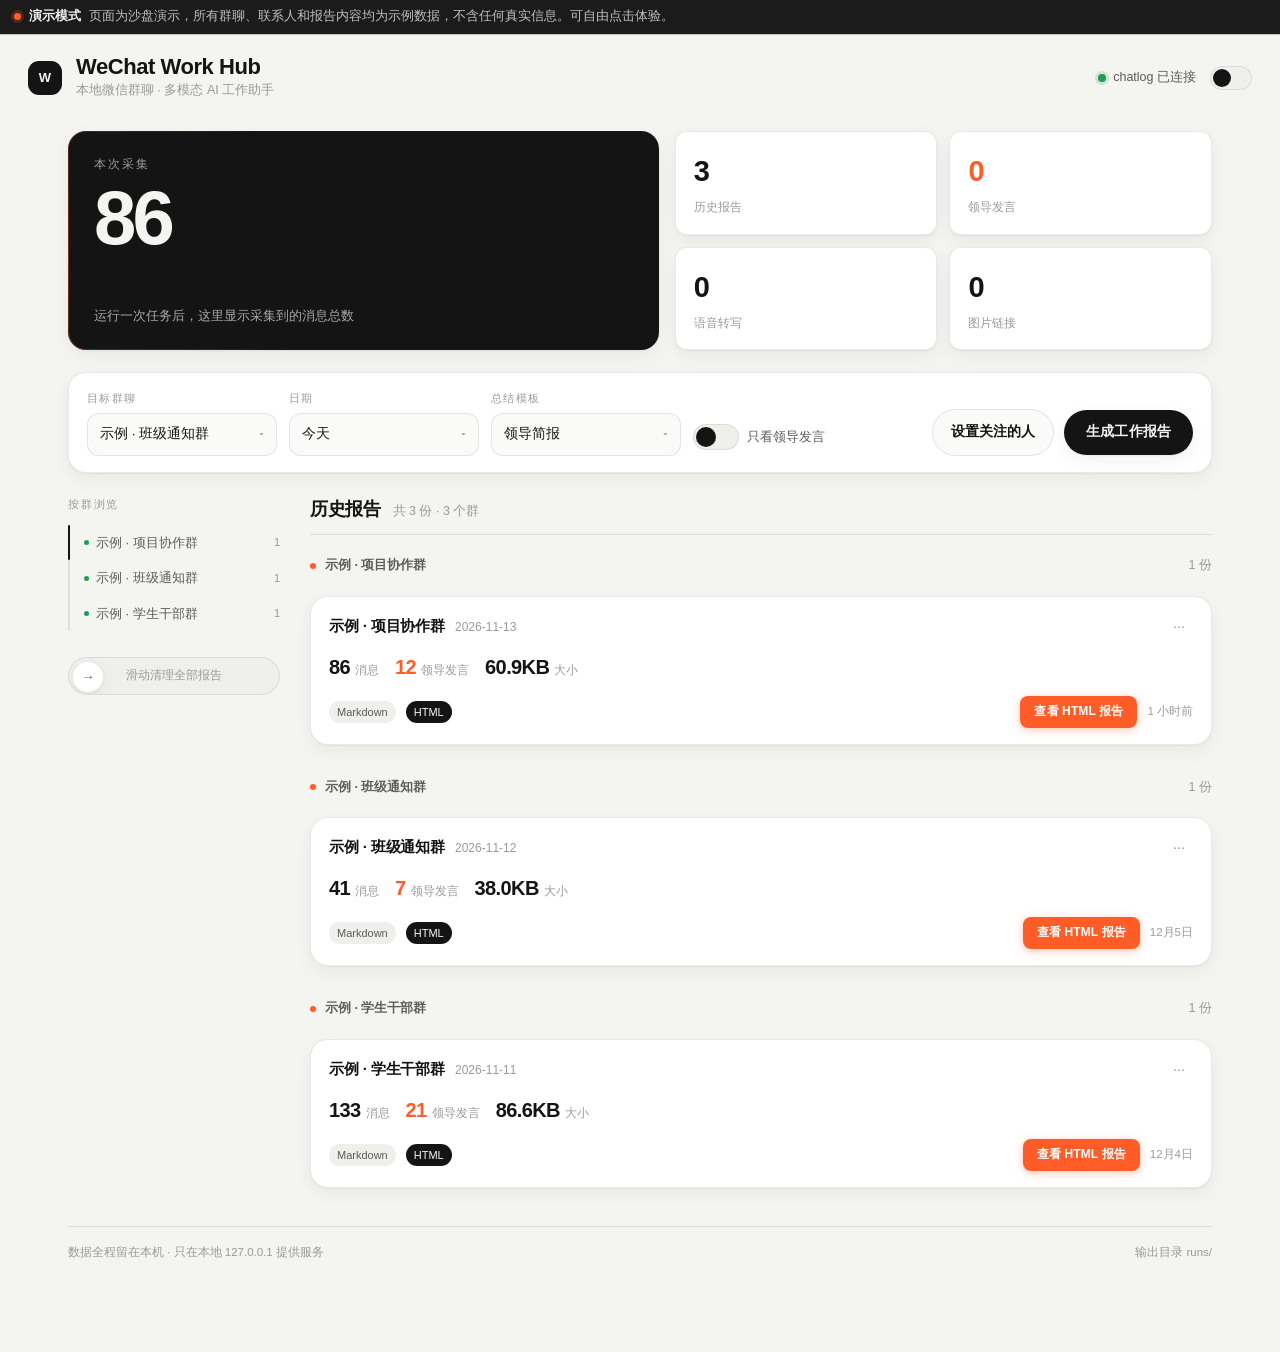
==== demo-site/index.html @ 3a01f694 "chore: 发布准备——补齐许可、免责声明、CI 与社区模板 - 明确许可：PolyForm Noncommercial 1.0.0，禁止商用，README 与 LICENSE 一致 - 新增 DI" ====
<!doctype html>
<html lang="zh-CN" data-theme="light">
<head>
<meta charset="utf-8">
<meta name="viewport" content="width=device-width,initial-scale=1">
<title>WeChat Work Hub · 控制台（演示版）</title>
<link rel="stylesheet" href="style.css">
<link rel="stylesheet" href="demo.css">
</head>
<body>

<header class="nav">
  <div class="nav-mark">W</div>
  <div class="nav-titles">
    <h1 class="nav-title">WeChat Work Hub</h1>
    <div class="nav-sub">本地微信群聊 · 多模态 AI 工作助手</div>
  </div>
  <div class="nav-spacer"></div>
  <div class="status" id="status" data-state="checking">
    <span class="status-dot"></span>
    <span class="status-text">正在检测服务…</span>
  </div>
  <label class="switch">
    <input class="switch-input" type="checkbox" id="themeSwitch">
    <span class="switch-track"><span class="switch-thumb"></span></span>
  </label>
</header>

<main class="wrap">

  <!-- Hero：大色块网格（07-4） -->
  <section class="hero">
    <div class="hero-card">
      <div class="hero-kicker">本次采集</div>
      <div class="hero-num" id="heroNum" data-count="0">0</div>
      <div class="hero-sub" id="heroSub">运行一次任务后，这里显示采集到的消息总数</div>
      <div class="run-bar" id="runBar" hidden>
        <div class="run-fill" id="runFill"></div>
        <span class="run-stage" id="runStage">准备中</span>
      </div>
    </div>
    <div class="hero-grid">
      <div class="stat"><span class="stat-val" id="statRuns" data-count="0">0</span><span class="stat-key">历史报告</span></div>
      <div class="stat is-accent"><span class="stat-val" id="statLeader" data-count="0">0</span><span class="stat-key">领导发言</span></div>
      <div class="stat"><span class="stat-val" id="statVoice" data-count="0">0</span><span class="stat-key">语音转写</span></div>
      <div class="stat"><span class="stat-val" id="statImage" data-count="0">0</span><span class="stat-key">图片链接</span></div>
    </div>
  </section>

  <!-- 操作面板 -->
  <section class="panel board">
    <div class="board-row">
      <!-- 群选择：下拉展开面板（01-13 变体） -->
      <div class="field">
        <span class="field-label">目标群聊</span>
        <button class="control" id="groupBtn" aria-expanded="false">
          <span id="groupLabel">请选择群聊</span>
          <span class="caret">▾</span>
        </button>
        <div class="pop" id="groupPop" hidden>
          <div class="pop-tabs">
            <button class="pop-tab is-on" data-tab="group" type="button">群聊</button>
            <button class="pop-tab" data-tab="friend" type="button">好友</button>
            <button class="pop-tab" data-tab="official" type="button">公众号</button>
          </div>
          <input class="pop-search" id="groupSearch" placeholder="搜索群名…">
          <ul class="pop-list" id="groupList"></ul>
        </div>
      </div>

      <!-- 日期：从标签下方展开（01-14） -->
      <div class="field">
        <span class="field-label">日期</span>
        <button class="control" id="dateBtn" aria-expanded="false">
          <span id="dateLabel">今天</span>
          <span class="caret">▾</span>
        </button>
        <div class="pop pop-cal" id="datePop" hidden>
          <div class="cal-head">
            <button class="cal-nav" data-step="-1">‹</button>
            <span id="calMonth">2026-10</span>
            <button class="cal-nav" data-step="1">›</button>
          </div>
          <div class="cal-week"><span>一</span><span>二</span><span>三</span><span>四</span><span>五</span><span>六</span><span>日</span></div>
          <div class="cal-grid" id="calGrid"></div>
          <div class="cal-quick">
            <button data-quick="today">今天</button>
            <button data-quick="yesterday">昨天</button>
          </div>
        </div>
      </div>

      <!-- Prompt 模板 -->
      <div class="field">
        <span class="field-label">总结模板</span>
        <button class="control" id="tplBtn" aria-expanded="false">
          <span id="tplLabel">领导简报</span>
          <span class="caret">▾</span>
        </button>
        <div class="pop" id="tplPop" hidden><ul class="pop-list" id="tplList"></ul></div>
      </div>

      <!-- 只看领导：弹性开关（04-2） -->
      <div class="field field-inline">
        <label class="switch switch-lg">
          <input class="switch-input" type="checkbox" id="leadersOnly">
          <span class="switch-track"><span class="switch-thumb"></span></span>
          <span class="switch-text">只看领导发言</span>
        </label>
      </div>

      <div class="board-actions">
        <!-- 领导设置：打开关注人编辑面板 -->
        <button class="btn-ghost press" id="leadersBtn">
          <span class="btn-label">设置关注的人</span>
        </button>
        <!-- 运行按钮：点击后原地变成进度条（02-3） -->
        <button class="btn-primary press" id="runBtn">
          <span class="btn-label">生成工作报告</span>
        </button>
      </div>
    </div>
  </section>

  <!-- 主体：左侧群分类 + 右侧报告列表（07-18 分类联动滚动） -->
  <div class="layout">
    <aside class="rail">
      <p class="rail-title">按群浏览</p>
      <ul class="rail-list" id="railList">
        <li class="rail-bar" aria-hidden="true"></li>
      </ul>
      <div class="rail-foot">
        <!-- 危险操作：滑动确认（02-4） -->
        <div class="slider" id="wipeSlider">
          <div class="slider-track">
            <span class="slider-text">滑动清理全部报告</span>
            <span class="slider-fill" id="wipeFill"></span>
            <span class="slider-knob" id="wipeKnob">→</span>
          </div>
        </div>
      </div>
    </aside>

    <section class="content">
      <div class="content-head">
        <h2 class="section-title">历史报告</h2>
        <div class="content-meta" id="runsMeta">—</div>
      </div>
      <div class="stream" id="runsStream"></div>
    </section>
  </div>

  <footer class="foot">
    <span>数据全程留在本机 · 只在本地 127.0.0.1 提供服务</span>
    <span id="footPath"></span>
  </footer>
</main>

<!-- 领导/关注人设置面板 -->
<div class="modal-root" id="leadersRoot" hidden>
  <div class="scrim"></div>
  <article class="modal-card leaders-card" role="dialog" aria-modal="true">
    <div class="modal-head">
      <span class="modal-title">设置关注的人（领导）</span>
      <button class="modal-x" id="leadersClose" aria-label="关闭">✕</button>
    </div>
    <p class="leaders-hint">为当前选中的群指定要重点关注的成员。生成报告时，他们的发言会自动打上「领导」标记并被重点提炼。</p>
    <div class="leaders-target">
      <span class="field-label">当前群聊</span>
      <span class="leaders-group" id="leadersGroup">—</span>
    </div>
    <div class="leaders-add">
      <input class="leaders-input" id="leaderName" placeholder="输入成员昵称，如 张总" maxlength="40">
      <button class="chip-btn leaders-add-btn" id="leaderAdd">添加</button>
    </div>
    <ul class="leaders-list" id="leadersList"></ul>
    <div class="leaders-foot">
      <span class="leaders-count" id="leadersCount">未添加任何人</span>
      <button class="btn-primary press" id="leadersSave">保存</button>
    </div>
  </article>
</div>

<!-- 联系人详情 -->
<div class="modal-root" id="contactRoot" hidden>
  <div class="scrim"></div>
  <article class="modal-card contact-card" role="dialog" aria-modal="true" aria-labelledby="contactName">
    <div class="modal-head">
      <span class="modal-title">联系人</span>
      <button class="modal-x" id="contactClose" aria-label="关闭">✕</button>
    </div>
    <div class="contact-head">
      <div class="contact-avatar" id="contactAvatar">?</div>
      <div class="contact-ident">
        <div class="contact-name" id="contactName"></div>
        <div class="contact-desc" id="contactSub"></div>
      </div>
      <span class="contact-type" id="contactType">好友</span>
    </div>
    <dl class="contact-fields">
      <div><dt>备注</dt><dd id="contactRemark">—</dd></div>
      <div><dt>微信昵称</dt><dd id="contactNick">—</dd></div>
      <div><dt>微信号</dt><dd id="contactWxid">—</dd></div>
    </dl>
    <div class="modal-tools">
      <button class="chip-btn" id="contactCopy">复制微信号</button>
      <button class="chip-btn" id="contactCopyName">复制名称</button>
    </div>
    <p class="contact-hint">「总结该联系人的聊天记录」尚未实现，后续版本提供。</p>
  </article>
</div>

<!-- 卡片弹出详情（01-8） -->
<div class="modal-root" id="modalRoot" hidden>
  <div class="scrim"></div>
  <article class="modal-card" role="dialog" aria-modal="true">
    <div class="modal-head">
      <span class="modal-title" id="modalTitle"></span>
      <button class="modal-x" aria-label="关闭">✕</button>
    </div>
    <div class="modal-tools">
      <button class="chip-btn" id="modalOpenHtml">打开 HTML 报告</button>
      <button class="chip-btn" id="modalCopy">复制 Markdown</button>
    </div>
    <pre class="modal-body" id="modalBody"></pre>
  </article>
</div>

<div class="toast-host" id="toastHost"></div>
<button class="to-top" id="toTop" aria-label="回到顶部">↑</button>

<script src="mock-api.js"></script>
<script src="app.js"></script>
</body>
</html>
---- demo-site/style.css ----
/* ===========================================================================
   WeChat Work Hub · 控制台样式
   ---------------------------------------------------------------------------
   设计基线取自 UI 交互提示词库：
   · 07-3  黑白两档主次：整页浅灰打底，最想让用户点的区域做黑色白字
   · 07-4  大色块网格：Hero 主数字 + 四宫格副指标
   · 04-1  按压回弹：所有可点元素的按下/回弹手感
   · 04-2  弹性开关：拨动时滑块拉伸再压回
   · 04-7  数字缓停：计数使用 Odometer 式缓停（JS 侧）
   · 04-15 动态弥散光晕：Hero 主卡缓慢旋转的渐变描边
   · 07-18 分类联动：左侧群分类与右侧列表滚动互锁
   =========================================================================== */

*,*::before,*::after{box-sizing:border-box}

:root{
  --bg:#F4F4F1;
  --surface:#FFFFFF;
  --surface-2:#FAFAF8;
  --surface-3:#EFEFEC;
  --ink:#141414;
  --ink-2:#5C5C58;
  --ink-3:#9A9A95;
  --line:rgba(20,20,20,.09);
  --line-strong:rgba(20,20,20,.18);
  --accent:#FF5C28;
  --accent-soft:rgba(255,92,40,.12);
  --ok:#1F9D55;
  --warn:#D9822B;
  --err:#D33C3C;
  --radius:18px;
  --radius-sm:12px;
  --shadow-sm:0 1px 2px rgba(20,20,20,.05),0 6px 18px rgba(20,20,20,.05);
  --shadow-md:0 12px 32px -14px rgba(20,20,20,.22);
  --shadow-lg:0 34px 80px -24px rgba(20,20,20,.34);
  --pop:0 22px 56px -18px rgba(20,20,20,.34);
  --spring:cubic-bezier(.22,1.35,.36,1);
  --out:cubic-bezier(.16,1,.3,1);
  --dur:.34s;
}

[data-theme="dark"]{
  --bg:#0F0F0F;--surface:#171717;--surface-2:#1D1D1D;--surface-3:#232323;
  --ink:#F4F4F2;--ink-2:#A9A9A4;--ink-3:#6E6E69;
  --line:rgba(255,255,255,.10);--line-strong:rgba(255,255,255,.22);
  --accent:#FF7A45;--accent-soft:rgba(255,122,69,.16);
  --shadow-sm:0 1px 2px rgba(0,0,0,.5);
  --shadow-md:0 14px 34px -16px rgba(0,0,0,.7);
  --shadow-lg:0 34px 84px -26px rgba(0,0,0,.85);
  --pop:0 24px 60px -20px rgba(0,0,0,.9);
}

html{-webkit-text-size-adjust:100%}
body{
  margin:0;background:var(--bg);color:var(--ink);
  font-family:-apple-system,BlinkMacSystemFont,"Segoe UI","PingFang SC","Hiragino Sans GB","Microsoft YaHei",sans-serif;
  font-size:14.5px;line-height:1.65;-webkit-font-smoothing:antialiased;
  transition:background var(--dur) var(--out),color var(--dur) var(--out);
}
button{font:inherit;color:inherit;background:none;border:0;cursor:pointer}
ul{list-style:none;margin:0;padding:0}

/* ---------- 导航：大标题收缩吸顶（transform 实现，不重排、不闪烁） ----------
   动效规范：标题「缩小」用 transform:scale()（GPU 合成，不改字号、不重排），
   所以收缩过程顺滑且滚动时绝不闪烁。副标题用 opacity+max-height 收起。
   阴影/毛玻璃用纯视觉层，同样不触发重排。 */
.nav{
  position:sticky;top:0;z-index:70;display:flex;align-items:center;gap:14px;
  padding:16px 28px;margin-bottom:6px;
  background:var(--bg);
  box-shadow:0 0 0 0 transparent;
  transition:box-shadow .3s var(--out);
}
body.is-scrolled .nav{
  box-shadow:0 1px 0 var(--line),0 8px 24px -18px rgba(0,0,0,.28);
}
.nav-mark{
  width:34px;height:34px;border-radius:11px;flex:none;background:var(--ink);color:var(--bg);
  display:grid;place-items:center;font-weight:800;font-size:13px;
  transition:transform .34s var(--spring);
}
body.is-scrolled .nav-mark{transform:scale(.85)}
.nav-titles{min-width:0}
.nav-title{
  margin:0;font-size:22px;font-weight:800;letter-spacing:-.02em;line-height:1.2;
  transform-origin:left center;
  transition:transform .34s var(--out);
}
body.is-scrolled .nav-title{transform:scale(.76)}
.nav-sub{
  font-size:12.5px;color:var(--ink-3);max-height:22px;opacity:1;overflow:hidden;
  transition:max-height .3s var(--out),opacity .24s var(--out);
}
body.is-scrolled .nav-sub{max-height:0;opacity:0}
.nav-spacer{flex:1}

/* 状态点 */
.status{display:flex;align-items:center;gap:7px;font-size:12.5px;color:var(--ink-2)}
.status-dot{
  width:8px;height:8px;border-radius:50%;background:var(--ink-3);flex:none;
  transition:background .3s var(--out),box-shadow .3s var(--out),transform .4s var(--spring);
}
.status[data-state="online"] .status-dot{background:var(--ok);box-shadow:0 0 0 3px rgba(31,157,85,.18)}
.status[data-state="offline"] .status-dot{background:var(--err);box-shadow:0 0 0 3px rgba(211,60,60,.16)}
.status[data-state="checking"] .status-dot{animation:pulse 1.1s ease-in-out infinite}
@keyframes pulse{0%,100%{transform:scale(1);opacity:1}50%{transform:scale(1.35);opacity:.5}}

/* 弹性开关（04-2） */
.switch{display:flex;align-items:center;gap:8px;font-size:12.5px;color:var(--ink-2);white-space:nowrap}
.switch-input{position:absolute;opacity:0;pointer-events:none}
.switch-track{
  width:42px;height:24px;border-radius:999px;background:var(--surface-3);
  border:1px solid var(--line);position:relative;cursor:pointer;flex:none;
  transition:background .3s var(--out);
}
.switch-thumb{
  position:absolute;top:2px;left:2px;width:18px;height:18px;border-radius:50%;background:var(--ink);
  transition:transform .44s var(--spring),width .44s var(--spring),border-radius .44s var(--spring);
}
.switch-input:checked + .switch-track{background:var(--accent-soft)}
.switch-input:checked + .switch-track .switch-thumb{
  transform:translateX(18px);background:var(--accent);width:21px;border-radius:8px;
}
.switch-input:active + .switch-track .switch-thumb{width:27px}
.switch-lg .switch-track{width:46px;height:26px}
.switch-lg .switch-thumb{width:20px;height:20px}
.switch-lg .switch-input:checked + .switch-track .switch-thumb{transform:translateX(20px)}
.switch-text{font-size:13px}

.wrap{max-width:1200px;margin:0 auto;padding:0 28px 90px}

/* ---------- Hero ---------- */
.hero{display:grid;grid-template-columns:1.1fr 1fr;gap:16px;margin:14px 0 22px}
@media(max-width:880px){.hero{grid-template-columns:1fr}}
.hero-card{
  position:relative;isolation:isolate;overflow:hidden;
  border-radius:var(--radius);padding:24px 26px;background:var(--ink);color:var(--bg);
  box-shadow:var(--shadow-sm);min-height:186px;display:flex;flex-direction:column;
}
.hero-card::before{
  content:"";position:absolute;inset:-140%;z-index:-1;opacity:.45;
  background:conic-gradient(from 0deg,transparent 0 60%,var(--accent) 74%,transparent 88% 100%);
  animation:spin 17s linear infinite;
}
.hero-card::after{content:"";position:absolute;inset:1px;border-radius:calc(var(--radius) - 1px);background:var(--ink);z-index:-1}
@keyframes spin{to{transform:rotate(1turn)}}
.hero-kicker{font-size:11.5px;letter-spacing:.16em;text-transform:uppercase;opacity:.6}
.hero-num{font-size:76px;line-height:1;font-weight:800;letter-spacing:-.05em;font-variant-numeric:tabular-nums;margin:6px 0 4px}
.hero-sub{font-size:13px;opacity:.66;margin-top:auto;line-height:1.6}

/* 按钮变进度条（02-3） */
.run-bar{
  position:relative;margin-top:14px;height:34px;border-radius:999px;overflow:hidden;
  background:rgba(255,255,255,.14);
}
.run-fill{
  position:absolute;inset:0;width:0;background:var(--bg);border-radius:999px;
  transition:width .5s var(--out);
}
.run-stage{
  position:absolute;inset:0;display:flex;align-items:center;padding:0 14px;
  font-size:12.5px;font-weight:700;color:var(--bg);mix-blend-mode:difference;
}

.hero-grid{display:grid;grid-template-columns:repeat(2,1fr);gap:12px}
.stat{
  background:var(--surface);border:1px solid var(--line);border-radius:var(--radius-sm);
  padding:16px 18px;box-shadow:var(--shadow-sm);display:flex;flex-direction:column;justify-content:center;gap:2px;
}
.stat-val{font-size:29px;font-weight:800;letter-spacing:-.03em;font-variant-numeric:tabular-nums}
.stat-key{font-size:12px;color:var(--ink-3)}
.stat.is-accent .stat-val{color:var(--accent)}

/* ---------- 操作面板 ---------- */
.panel{background:var(--surface);border:1px solid var(--line);border-radius:var(--radius);box-shadow:var(--shadow-sm)}
.board{padding:16px 18px;margin-bottom:22px}
.board-row{display:flex;gap:12px;align-items:flex-end;flex-wrap:wrap}
.field{position:relative;min-width:0}
.field-label{display:block;font-size:11px;letter-spacing:.12em;text-transform:uppercase;color:var(--ink-3);margin-bottom:6px}
.field-inline{padding-bottom:6px}
.control{
  display:flex;align-items:center;gap:8px;min-width:190px;
  padding:9px 12px;border-radius:var(--radius-sm);
  background:var(--surface-2);border:1px solid var(--line);font-size:13.5px;color:var(--ink);
  transition:transform .2s var(--spring),background .2s var(--out),border-color .2s var(--out);
}
.control:hover{background:var(--surface-3)}
.control:active{transform:scale(.98)}
.control[aria-expanded="true"]{border-color:var(--line-strong)}
.control > span:first-child{flex:1;text-align:left;overflow:hidden;text-overflow:ellipsis;white-space:nowrap}
.caret{font-size:10px;color:var(--ink-3);transition:transform .3s var(--spring)}
.control[aria-expanded="true"] .caret{transform:rotate(180deg)}

/* 弹出面板：从按钮下方展开并原路收回（01-13 / 01-14） */
.pop{
  position:absolute;top:calc(100% + 8px);left:0;z-index:50;min-width:260px;
  background:var(--surface);border:1px solid var(--line);border-radius:var(--radius-sm);
  box-shadow:var(--pop);padding:8px;
  transform-origin:top left;
  animation:popIn .34s var(--spring) both;
}
@keyframes popIn{from{opacity:0;transform:translateY(-6px) scale(.96)}to{opacity:1;transform:none}}
.pop[hidden]{display:none}
.pop-search{
  width:100%;padding:7px 10px;margin-bottom:6px;border-radius:9px;border:1px solid var(--line);
  background:var(--surface-2);color:var(--ink);font-size:13px;
}
.pop-search:focus{outline:none;border-color:var(--line-strong)}
.pop-list{max-height:260px;overflow:auto}
.pop-item{
  display:flex;align-items:center;gap:8px;padding:8px 10px;border-radius:9px;font-size:13px;cursor:pointer;
  transition:background .18s var(--out),transform .18s var(--spring);
}
.pop-item:hover{background:var(--surface-2)}
.pop-item:active{transform:scale(.985)}
.pop-item.is-active{background:var(--ink);color:var(--bg);font-weight:700}
.pop-item .tag{margin-left:auto;font-size:11px;color:var(--ink-3)}
.pop-item.is-active .tag{color:rgba(255,255,255,.7)}
/* 列表顶部说明条：说明「共多少个 / 隐藏了多少」，右侧带显示开关 */
.pop-hint{
  position:sticky;top:0;z-index:1;
  display:flex;align-items:center;gap:8px;
  background:var(--bg);
  color:var(--ink-3);
  font-size:11.5px;line-height:1.45;
  padding:6px 10px;
  border-bottom:1px solid var(--line);
  cursor:default;
}
.pop-hint:hover{background:var(--bg)}
.pop-hint:active{transform:none}
.hint-toggle{
  margin-left:auto;flex:none;
  font:inherit;font-size:11px;font-weight:700;
  padding:2px 9px;border-radius:6px;
  border:1px solid var(--line-strong);
  background:var(--surface);color:var(--ink-2);
  cursor:pointer;
  transition:background .2s var(--out),color .2s var(--out),transform .2s var(--spring),border-color .2s var(--out);
}
.hint-toggle:hover{background:var(--ink);color:var(--bg);border-color:var(--ink)}
.hint-toggle:active{transform:scale(.94)}

/* 联系人列表项：名称 + 副标题两行，右侧类型标签 */
.contact-item{align-items:center}
.contact-dot{width:6px;height:6px;border-radius:50%;flex:none;background:var(--ink-3)}
.contact-text{display:flex;flex-direction:column;gap:1px;min-width:0;flex:1}
.contact-main{
  font-size:13px;line-height:1.35;
  overflow:hidden;text-overflow:ellipsis;white-space:nowrap;
}
.contact-sub{
  font-size:10.5px;line-height:1.3;color:var(--ink-3);
  overflow:hidden;text-overflow:ellipsis;white-space:nowrap;
}
.contact-item.is-active .contact-sub{color:rgba(255,255,255,.65)}

/* 联系人详情弹窗 */
.contact-card{width:min(420px,100%)}
.contact-head{display:flex;align-items:center;gap:12px;margin-bottom:16px}
.contact-avatar{
  width:44px;height:44px;flex:none;border-radius:13px;
  display:grid;place-items:center;
  background:var(--ink);color:var(--bg);
  font-size:18px;font-weight:800;
}
.contact-ident{min-width:0;flex:1}
.contact-name{
  font-size:16px;font-weight:800;line-height:1.3;
  overflow:hidden;text-overflow:ellipsis;white-space:nowrap;
}
.contact-desc{font-size:11.5px;color:var(--ink-3);line-height:1.45;margin-top:2px}
.contact-type{
  flex:none;font-size:11px;font-weight:700;
  padding:3px 9px;border-radius:999px;
  background:var(--surface-2);color:var(--ink-2);
}
.contact-fields{margin:0 0 16px;display:flex;flex-direction:column;gap:1px}
.contact-fields>div{
  display:flex;gap:12px;align-items:flex-start;
  padding:9px 0;border-bottom:1px solid var(--line);
}
.contact-fields>div:last-child{border-bottom:none}
.contact-fields dt{
  flex:none;width:64px;font-size:12px;color:var(--ink-3);
}
.contact-fields dd{
  margin:0;flex:1;min-width:0;font-size:12.5px;
  word-break:break-all;line-height:1.5;
}
.contact-hint{margin:0;font-size:11.5px;color:var(--ink-3);line-height:1.5}

/* 好友/公众号/群聊 tab 切换 */
.pop-tabs{display:flex;gap:4px;margin-bottom:8px;padding:2px;background:var(--surface-2);border-radius:9px}
.pop-tab{
  flex:1;padding:6px 0;border:none;border-radius:7px;background:none;color:var(--ink-3);
  font-size:12.5px;font-weight:600;cursor:pointer;transition:background .2s var(--out),color .2s var(--out);
}
.pop-tab.is-on{background:var(--surface);color:var(--ink);box-shadow:var(--shadow-sm)}
.pop-tab:active{transform:scale(.97)}

/* 置顶分组标题 */
.pop-section-title{
  padding:6px 10px 4px;font-size:11px;font-weight:700;color:var(--ink-3);
  letter-spacing:.04em;border-top:1px solid var(--line);margin-top:6px;
}
.pop-section-title:first-child{border-top:none;margin-top:0}

/* 日历（01-14） */
.pop-cal{width:280px;padding:12px}
.cal-head{display:flex;align-items:center;justify-content:space-between;margin-bottom:8px;font-weight:700;font-size:13px}
.cal-nav{width:26px;height:26px;border-radius:8px;background:var(--surface-2);transition:transform .2s var(--spring)}
.cal-nav:active{transform:scale(.88)}
.cal-week,.cal-grid{display:grid;grid-template-columns:repeat(7,1fr);gap:3px}
.cal-week span{text-align:center;font-size:11px;color:var(--ink-3);padding-bottom:4px}
.cal-cell{
  aspect-ratio:1;display:grid;place-items:center;border-radius:8px;font-size:12.5px;cursor:pointer;
  transition:background .2s var(--out),transform .2s var(--spring),color .2s var(--out);
}
.cal-cell:hover{background:var(--surface-2)}
.cal-cell:active{transform:scale(.9)}
.cal-cell.is-out{color:var(--ink-3);opacity:.45}
.cal-cell.is-today{font-weight:800;box-shadow:inset 0 0 0 1.5px var(--line-strong)}
.cal-cell.is-active{background:var(--ink);color:var(--bg);font-weight:700}
.cal-quick{display:flex;gap:6px;margin-top:10px}
.cal-quick button{
  flex:1;padding:6px;border-radius:8px;font-size:12px;background:var(--surface-2);
  transition:transform .2s var(--spring),background .2s var(--out);
}
.cal-quick button:active{transform:scale(.96)}

/* 主按钮：按下回弹（04-1） + 变进度条（02-3） */
.board-actions{margin-left:auto;display:flex;align-items:center;gap:10px}
.btn-primary{
  position:relative;overflow:hidden;
  padding:11px 22px;border-radius:999px;background:var(--ink);color:var(--bg);
  font-size:13.5px;font-weight:700;letter-spacing:.01em;
  box-shadow:var(--shadow-sm);
  transition:transform .18s var(--spring),opacity .2s var(--out),box-shadow .2s var(--out);
}
.btn-primary:hover{box-shadow:var(--shadow-md)}
.btn-primary:active{transform:scale(.955)}
.btn-primary[disabled]{opacity:.55;pointer-events:none}
/* 次级按钮：淡描边，给「设置关注的人」用 */
.btn-ghost{
  position:relative;overflow:hidden;
  padding:11px 18px;border-radius:999px;background:var(--surface-2);color:var(--ink);
  border:1px solid var(--line);font-size:13.5px;font-weight:600;
  transition:transform .18s var(--spring),background .2s var(--out),border-color .2s var(--out);
}
.btn-ghost:hover{background:var(--surface-3);border-color:var(--line-strong)}
.btn-ghost:active{transform:scale(.955)}
/* 从点击位置扩散填充（02-1） */
.ripple{
  position:absolute;border-radius:50%;background:rgba(255,255,255,.35);pointer-events:none;
  transform:translate(-50%,-50%) scale(0);animation:ripple .58s var(--out) forwards;
}
@keyframes ripple{to{transform:translate(-50%,-50%) scale(1);opacity:0}}

/* ---------- 主体布局 ---------- */
.layout{display:grid;grid-template-columns:212px 1fr;gap:30px;align-items:start}
@media(max-width:920px){.layout{grid-template-columns:1fr}.rail{display:none}}

.rail{position:sticky;top:92px}
.rail-title{font-size:11px;letter-spacing:.16em;text-transform:uppercase;color:var(--ink-3);margin:0 0 12px}
.rail-list{position:relative;border-left:2px solid var(--line)}
.rail-bar{
  position:absolute;left:-2px;width:2px;background:var(--ink);border-radius:2px;height:0;
  transition:transform .44s var(--spring),height .44s var(--spring);
}
.rail-item{}
.rail-link{
  display:flex;align-items:center;gap:7px;padding:7px 0 7px 14px;font-size:13px;color:var(--ink-2);
  text-align:left;width:100%;transition:color .2s var(--out),transform .26s var(--spring);
}
.rail-link:hover{color:var(--ink)}
.rail-item.is-active .rail-link{color:var(--ink);font-weight:700;transform:translateX(2px)}
.rail-count{font-size:11px;color:var(--ink-3);margin-left:auto;font-variant-numeric:tabular-nums}
.rail-dot{width:5px;height:5px;border-radius:50%;background:var(--ok);flex:none}

/* 危险操作：滑动确认（02-4） */
.rail-foot{margin-top:26px}
.slider{user-select:none}
.slider-track{
  position:relative;height:38px;border-radius:999px;overflow:hidden;cursor:grab;
  background:var(--surface-3);border:1px solid var(--line);
}
.slider-track.is-drag{cursor:grabbing}
.slider-text{
  position:absolute;inset:0;display:flex;align-items:center;justify-content:center;
  font-size:12px;color:var(--ink-3);pointer-events:none;
}
.slider-fill{
  position:absolute;left:0;top:0;bottom:0;width:0;background:rgba(211,60,60,.16);
  transition:width .3s var(--out);
}
.slider-knob{
  position:absolute;left:3px;top:3px;width:32px;height:32px;border-radius:50%;
  background:var(--surface);border:1px solid var(--line);box-shadow:var(--shadow-sm);
  display:grid;place-items:center;font-size:13px;color:var(--ink-2);
  transition:transform .42s var(--spring),background .2s var(--out);
}

.content-head{display:flex;align-items:baseline;gap:12px;margin-bottom:14px;padding-bottom:10px;border-bottom:1px solid var(--line)}
.section-title{margin:0;font-size:18px;font-weight:800;letter-spacing:-.02em}
.content-meta{font-size:12.5px;color:var(--ink-3)}

/* ---------- 报告列表：骨架屏（03-12）+ 交错弹入（03-11） ---------- */
.stream{display:flex;flex-direction:column;gap:12px}
.skeleton{
  height:96px;border-radius:var(--radius);background:var(--surface);border:1px solid var(--line);
  position:relative;overflow:hidden;
}
.skeleton::after{
  content:"";position:absolute;inset:0;transform:translateX(-100%);
  background:linear-gradient(90deg,transparent,rgba(128,128,128,.13),transparent);
  animation:shimmer 1.25s infinite;
}
@keyframes shimmer{to{transform:translateX(100%)}}

.group-head{
  position:sticky;top:78px;z-index:10;display:flex;align-items:center;gap:9px;
  margin:14px 0 2px;padding:6px 0;font-size:12.5px;font-weight:700;color:var(--ink-2);
  background:var(--bg);
}
.group-head:first-child{margin-top:0}
.group-head .gdot{width:6px;height:6px;border-radius:50%;background:var(--accent)}

.run-card{
  position:relative;background:var(--surface);border:1px solid var(--line);border-radius:var(--radius);
  padding:16px 18px;box-shadow:var(--shadow-sm);cursor:pointer;
  transition:transform .22s var(--spring),box-shadow .22s var(--out),border-color .22s var(--out);
}
.run-card:hover{transform:translateY(-2px);box-shadow:var(--shadow-md);border-color:var(--line-strong)}
.run-card:active{transform:scale(.994)}
.run-card.is-enter{animation:cardIn .54s var(--spring) both}
@keyframes cardIn{from{opacity:0;transform:translateY(16px) scale(.985)}to{opacity:1;transform:none}}
.run-top{display:flex;align-items:baseline;gap:10px}
.run-group{font-weight:800;font-size:15px;letter-spacing:-.01em}
.run-date{font-size:12px;color:var(--ink-3);font-variant-numeric:tabular-nums}
.run-more{
  margin-left:auto;width:28px;height:28px;border-radius:8px;display:grid;place-items:center;
  color:var(--ink-3);transition:background .2s var(--out),transform .2s var(--spring);
}
.run-more:hover{background:var(--surface-3);color:var(--ink)}
.run-more:active{transform:scale(.88)}
.run-metrics{display:flex;gap:16px;margin-top:10px;flex-wrap:wrap}
.metric{display:flex;align-items:baseline;gap:5px}
.metric-val{font-size:20px;font-weight:800;letter-spacing:-.03em;font-variant-numeric:tabular-nums}
.metric-key{font-size:11.5px;color:var(--ink-3)}
.metric.is-accent .metric-val{color:var(--accent)}
.run-foot{display:flex;align-items:center;gap:10px;margin-top:12px;font-size:11.5px;color:var(--ink-3)}
.run-badge{
  padding:2px 8px;border-radius:999px;background:var(--surface-3);font-size:11px;color:var(--ink-2);
}
.run-badge.is-html{background:var(--ink);color:var(--bg)}
.run-view-btn{
  margin-left:auto;padding:6px 14px;border-radius:8px;border:none;cursor:pointer;
  background:var(--accent);color:#fff;font-size:12px;font-weight:700;letter-spacing:.01em;
  transition:transform .2s var(--spring),box-shadow .2s var(--out),opacity .2s var(--out);
  box-shadow:0 2px 8px color-mix(in srgb,var(--accent) 35%,transparent);
}
.run-view-btn:hover{transform:translateY(-1px);box-shadow:0 4px 14px color-mix(in srgb,var(--accent) 45%,transparent)}
.run-view-btn:active{transform:scale(.96)}
.run-time{font-variant-numeric:tabular-nums}
.empty{
  padding:44px 20px;text-align:center;color:var(--ink-3);font-size:13.5px;
  border:1px dashed var(--line-strong);border-radius:var(--radius);
}

/* ---------- 卡片弹出详情（01-8） ---------- */
.modal-root{position:fixed;inset:0;z-index:100;display:grid;place-items:center;padding:24px}
.modal-root[hidden]{display:none}
.scrim{
  position:absolute;inset:0;background:rgba(10,10,10,.44);
  backdrop-filter:blur(3px);-webkit-backdrop-filter:blur(3px);
  opacity:0;transition:opacity .34s var(--out);
}
.scrim.is-on{opacity:1}
.modal-card{
  position:relative;width:min(680px,100%);max-height:80vh;overflow:auto;
  background:var(--surface);border-radius:var(--radius);box-shadow:var(--shadow-lg);
  padding:20px 22px;transform-origin:top left;
}
.modal-head{display:flex;align-items:center;gap:10px;margin-bottom:12px}
.modal-title{font-weight:800;font-size:15px}
.modal-x{
  margin-left:auto;width:30px;height:30px;border-radius:9px;display:grid;place-items:center;
  background:var(--surface-3);transition:transform .2s var(--spring),background .2s var(--out);
}
.modal-x:active{transform:scale(.9)}
.modal-tools{display:flex;gap:8px;margin-bottom:14px}
.chip-btn{
  padding:5px 12px;border-radius:999px;border:1px solid var(--line);background:var(--surface-2);
  font-size:12px;color:var(--ink-2);transition:transform .2s var(--spring),background .2s var(--out);
}
.chip-btn:hover{background:var(--surface-3)}
.chip-btn:active{transform:scale(.94)}
.modal-body{
  margin:0;padding:14px 16px;border-radius:var(--radius-sm);background:var(--surface-2);
  border:1px solid var(--line);font-size:12.5px;line-height:1.7;color:var(--ink-2);
  white-space:pre-wrap;word-break:break-word;max-height:52vh;overflow:auto;
  font-family:ui-monospace,SFMono-Regular,Menlo,Consolas,monospace;
}

/* ---------- 领导/关注人设置面板 ---------- */
.leaders-card{width:min(480px,100%);max-height:82vh;overflow:auto}
.leaders-hint{margin:0 0 14px;font-size:12.5px;color:var(--ink-2);line-height:1.6}
.leaders-target{display:flex;align-items:center;gap:10px;margin-bottom:14px}
.leaders-group{font-weight:700;font-size:14px;color:var(--ink)}
.leaders-add{display:flex;gap:8px;margin-bottom:12px}
.leaders-input{
  flex:1;padding:8px 12px;border-radius:var(--radius-sm);border:1px solid var(--line);
  background:var(--surface-2);color:var(--ink);font-size:13.5px;
}
.leaders-input:focus{outline:none;border-color:var(--line-strong)}
.leaders-add-btn{flex:none;padding:8px 16px;font-weight:700}
.leaders-list{display:flex;flex-direction:column;gap:6px;margin:0 0 16px;max-height:34vh;overflow:auto}
.leaders-item{
  display:flex;align-items:center;gap:10px;padding:9px 12px;border-radius:var(--radius-sm);
  background:var(--surface-2);border:1px solid var(--line);
  animation:cardIn .4s var(--spring) both;
}
.leaders-item .avatar{width:30px;height:30px;border-radius:9px;font-size:12px}
.leaders-item-name{flex:1;font-weight:600;font-size:13.5px;min-width:0;overflow:hidden;text-overflow:ellipsis;white-space:nowrap}
.leaders-item-rm{
  width:26px;height:26px;border-radius:8px;display:grid;place-items:center;color:var(--ink-3);
  transition:background .2s var(--out),color .2s var(--out),transform .2s var(--spring);
}
.leaders-item-rm:hover{background:var(--surface-3);color:var(--err)}
.leaders-item-rm:active{transform:scale(.88)}
.leaders-empty{padding:22px;text-align:center;color:var(--ink-3);font-size:13px;border:1px dashed var(--line);border-radius:var(--radius-sm)}
.leaders-foot{display:flex;align-items:center;justify-content:space-between}
.leaders-count{font-size:12px;color:var(--ink-3)}

/* ---------- Toast（05-2 / 05-3 堆叠让位） ---------- */
.toast-host{
  position:fixed;left:50%;bottom:26px;transform:translateX(-50%);z-index:120;
  display:flex;flex-direction:column;gap:8px;align-items:center;pointer-events:none;
}
.toast{
  display:flex;align-items:center;gap:10px;padding:9px 14px 9px 16px;border-radius:999px;
  background:var(--ink);color:var(--bg);font-size:13px;box-shadow:var(--shadow-lg);white-space:nowrap;
  opacity:0;transform:translateY(14px) scale(.95);
  transition:opacity .3s var(--out),transform .44s var(--spring);
}
.toast.is-on{opacity:1;transform:none}
.toast.is-leaving{opacity:0;transform:translateY(-8px) scale(.96)}
.toast-act{
  padding:2px 9px;border-radius:999px;background:rgba(255,255,255,.2);font-size:12px;font-weight:700;
  pointer-events:auto;
}
.toast[data-kind="err"]{background:var(--err);color:#fff}

/* 撤销进度条（05-4） */
.toast-prog{position:absolute;left:0;bottom:0;height:2px;background:currentColor;opacity:.4;width:100%;border-radius:999px}

.to-top{
  position:fixed;right:24px;bottom:26px;width:42px;height:42px;border-radius:50%;
  background:var(--surface);border:1px solid var(--line);box-shadow:var(--shadow-sm);
  display:grid;place-items:center;z-index:80;
  opacity:0;transform:translateY(14px) scale(.8);pointer-events:none;
  transition:opacity .3s var(--out),transform .44s var(--spring);
}
.to-top.is-on{opacity:1;transform:none;pointer-events:auto}
.to-top:active{transform:scale(.86)}

.foot{
  margin-top:38px;padding-top:16px;border-top:1px solid var(--line);
  font-size:11.5px;color:var(--ink-3);display:flex;gap:14px;flex-wrap:wrap;justify-content:space-between;
}

@media(prefers-reduced-motion:reduce){
  *{animation-duration:.01ms !important;transition-duration:.01ms !important}
}
---- demo-site/demo.css ----
/* 演示模式提示条 */
#demoBanner{
  position:fixed;top:0;left:0;right:0;z-index:99999;
  display:flex;align-items:center;gap:8px;
  padding:8px 14px;
  background:#1b1b1b;color:#f5f5f5;
  font-size:12.5px;line-height:1.4;
  font-family:inherit;
  box-shadow:0 1px 0 rgba(0,0,0,.2);
}
#demoBanner .demo-dot{
  width:7px;height:7px;border-radius:50%;flex:none;
  background:#FF5C28;
  box-shadow:0 0 0 3px rgba(255,92,40,.22);
}
#demoBanner strong{font-weight:600;flex:none}
#demoBanner .demo-text{color:rgba(255,255,255,.72)}
@media (max-width:640px){
  #demoBanner{font-size:11px;padding:6px 10px}
  #demoBanner .demo-text{display:none}
}

/* 报告页内预览：盖满全屏，顶部一条操作栏 */
#demoReportOverlay{
  position:fixed;inset:0;z-index:100000;
  display:flex;flex-direction:column;
  background:#1b1b1b;
}
#demoReportOverlay .demo-ov-bar{
  display:flex;align-items:center;gap:14px;flex:none;
  height:42px;padding:0 14px;
  background:#1b1b1b;color:#f5f5f5;
  font-size:12.5px;
  border-bottom:1px solid rgba(255,255,255,.12);
}
#demoReportOverlay .demo-ov-title{font-weight:600}
#demoReportOverlay .demo-ov-link{
  margin-left:auto;color:#FF8A5C;text-decoration:none;
  border-bottom:1px dashed rgba(255,138,92,.55);
}
#demoReportOverlay .demo-ov-link:hover{color:#FF5C28}
#demoReportOverlay .demo-ov-close{
  flex:none;cursor:pointer;
  padding:5px 14px;border-radius:999px;
  border:1px solid rgba(255,255,255,.28);
  background:transparent;color:#f5f5f5;
  font-size:12px;font-family:inherit;
  transition:background .22s cubic-bezier(.22,1.35,.36,1),border-color .22s cubic-bezier(.22,1.35,.36,1);
}
#demoReportOverlay .demo-ov-close:hover{
  background:rgba(255,255,255,.12);border-color:rgba(255,255,255,.5);
}
#demoReportOverlay .demo-ov-frame{
  flex:1;width:100%;border:0;background:#fafafa;
}
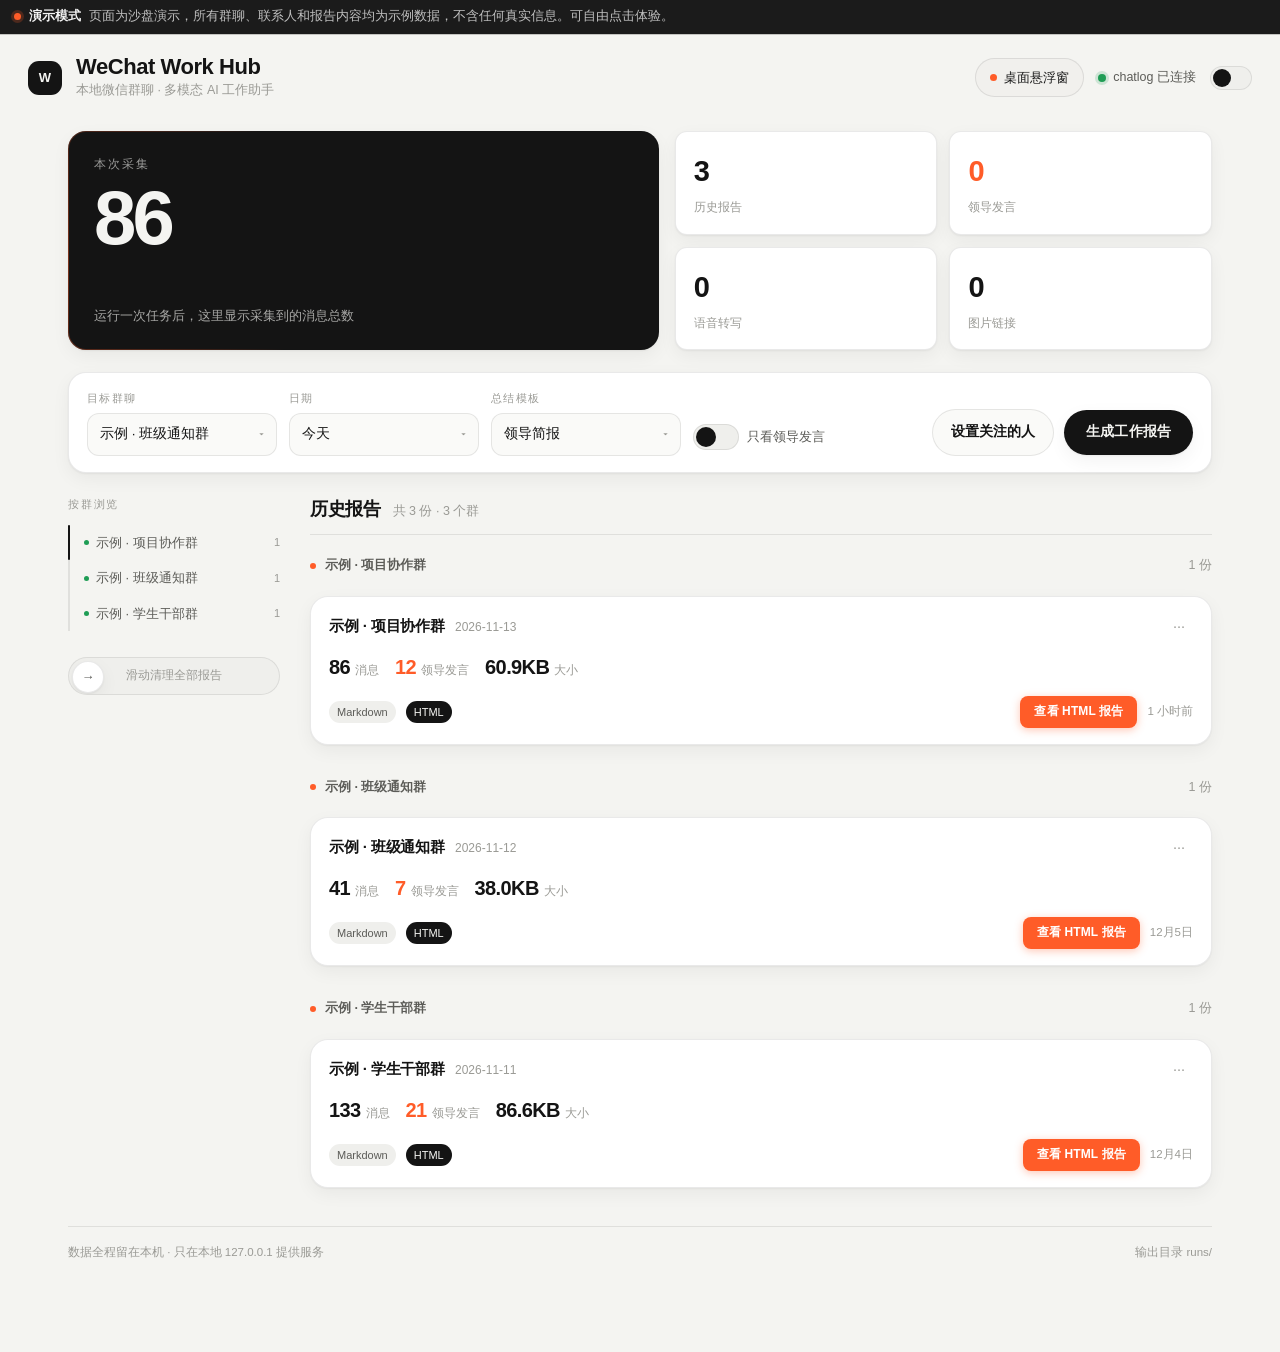
==== commit fa0a02cd: "feat: 打通自动链路、稳定悬浮窗、补齐演示站单文件版 自动化 - tools/auto_daemon.py：每 10 分钟查解密库新消息，有新消息且距上次 ≥2h 才跑   daily_job；额" ====
--- a/demo-site/index.html
+++ b/demo-site/index.html
@@ -16,6 +16,7 @@
     <div class="nav-sub">本地微信群聊 · 多模态 AI 工作助手</div>
   </div>
   <div class="nav-spacer"></div>
+  <a class="nav-widget" href="widget.html"><span class="wd"></span>桌面悬浮窗</a>
   <div class="status" id="status" data-state="checking">
     <span class="status-dot"></span>
     <span class="status-text">正在检测服务…</span>
--- a/demo-site/demo.css
+++ b/demo-site/demo.css
@@ -53,3 +53,16 @@
 #demoReportOverlay .demo-ov-frame{
   flex:1;width:100%;border:0;background:#fafafa;
 }
+
+
+/* ---- 导航里的「桌面悬浮窗」入口 ---- */
+.nav-widget{
+  display:inline-flex;align-items:center;gap:7px;
+  padding:8px 14px;border-radius:999px;
+  font-size:13px;font-weight:500;text-decoration:none;
+  color:#1a1a1a;background:#f1f0ed;border:1px solid rgba(0,0,0,.09);
+  transition:background .18s ease,border-color .18s ease;
+  white-space:nowrap;
+}
+.nav-widget:hover{background:#e7e5e1;border-color:rgba(0,0,0,.16)}
+.nav-widget .wd{width:7px;height:7px;border-radius:4px;background:#ff5c28;flex:none}
